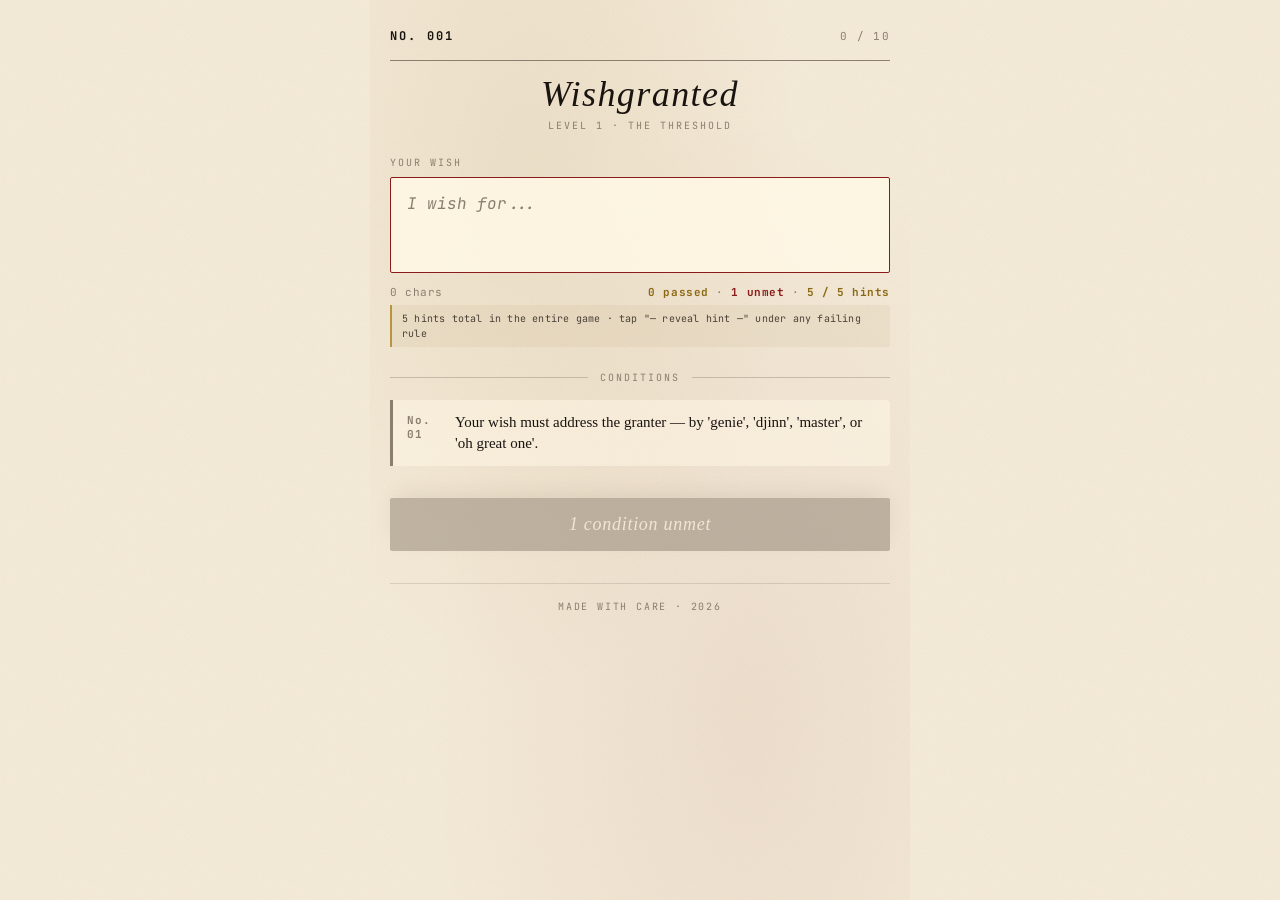
==== index.html @ d46a437a "Sticky submit button so it's always reachable on mobile Reports of users on small screens being unab" ====
<!DOCTYPE html>
<html lang="en">
<head>
<meta charset="UTF-8">
<meta name="viewport" content="width=device-width, initial-scale=1.0, maximum-scale=1.0, user-scalable=no, viewport-fit=cover">
<meta name="theme-color" content="#F4EBD9">
<meta name="description" content="A 10-level puzzle game. Write a wish. Satisfy the genie. Then face the final wish.">
<title>Wishgranted</title>

<link rel="canonical" href="https://wishgranted.vizleo.com">

<meta property="og:title" content="Wishgranted — the genie is impossible to please">
<meta property="og:description" content="A 10-level puzzle game. Write a wish. Satisfy the genie. Then face the final wish.">
<meta property="og:image" content="https://wishgranted.vizleo.com/assets/og-image.png">
<meta property="og:url" content="https://wishgranted.vizleo.com">
<meta property="og:type" content="website">

<meta name="twitter:card" content="summary_large_image">
<meta name="twitter:title" content="Wishgranted — the genie is impossible to please">
<meta name="twitter:description" content="A 10-level puzzle game. Write a wish. Satisfy the genie. Then face the final wish.">
<meta name="twitter:image" content="https://wishgranted.vizleo.com/assets/og-image.png">

<script type="application/ld+json">
{
  "@context": "https://schema.org",
  "@type": "VideoGame",
  "name": "Wishgranted",
  "url": "https://wishgranted.vizleo.com",
  "description": "A 10-level puzzle game. Write a wish. Satisfy the genie. Then face the final wish.",
  "applicationCategory": "Game",
  "genre": "Puzzle",
  "operatingSystem": "Any (web browser)",
  "offers": { "@type": "Offer", "price": "0", "priceCurrency": "USD" }
}
</script>

<link rel="preconnect" href="https://fonts.googleapis.com">
<link rel="preconnect" href="https://fonts.gstatic.com" crossorigin>
<link href="https://fonts.googleapis.com/css2?family=IM+Fell+English:ital@0;1&family=JetBrains+Mono:wght@400;700&display=swap" rel="stylesheet">
<link rel="stylesheet" href="css/style.css?v=6">
</head>
<body>

<main>
  <div class="topbar">
    <div class="level-num" id="level-num">No. 001</div>
    <div class="level-progress" id="level-progress">— / 10</div>
  </div>

  <div class="header">
    <div class="title" id="title">Wishgranted</div>
    <div class="subtitle" id="subtitle">A genie awaits your request</div>
  </div>

  <div id="game">
    <div class="wish-area">
      <label class="wish-label" for="wish">Your wish</label>
      <textarea id="wish" class="wish-input" placeholder="I wish for..." autocomplete="off" autocapitalize="off" spellcheck="false" aria-label="Your wish"></textarea>
      <div class="wish-meta">
        <span id="char-count">0 chars</span>
        <span id="rule-status"><span class="meta-passed">0 passed</span> · <span class="meta-failed">0 unmet</span></span>
      </div>
      <div class="hint-help" id="hint-help">5 hints total in the entire game · tap “— reveal hint —” under any failing rule</div>
    </div>

    <div id="genie-speech-area" aria-live="polite" aria-atomic="true"></div>

    <div class="rules-section">
      <div class="section-divider"><hr><span id="rules-section-label">Conditions</span><hr></div>
      <div id="rules-list" aria-live="polite"></div>
    </div>

    <button id="grant-btn" class="grant-btn" disabled>The genie awaits your conditions</button>
  </div>

  <div id="victory" style="display: none;"></div>

  <footer class="footer">
    <span class="footer-credit">made with care · 2026</span>
  </footer>
</main>

<div id="toast" class="toast" role="status" aria-live="polite"></div>

<script src="js/rules.js?v=6"></script>
<script src="js/levels.js?v=6"></script>
<script src="js/genie.js?v=6"></script>
<script src="js/state.js?v=6"></script>
<script src="js/ui.js?v=6"></script>
<script src="js/app.js?v=6"></script>
</body>
</html>
---- css/style.css ----
:root {
  --paper: #F4EBD9;
  --paper-soft: #FAF3E5;
  --paper-dark: #E8DCC4;
  --ink: #1A1410;
  --ink-soft: #4A3F35;
  --ink-faded: #8B7E6F;
  --blood: #8B1A1A;
  --blood-dark: #5A0E0E;
  --blood-soft: #B84444;
  --gold: #8B6914;
  --gold-soft: #B8943C;
}

* { margin: 0; padding: 0; box-sizing: border-box; -webkit-tap-highlight-color: transparent; }

html, body {
  min-height: 100vh;
  min-height: 100dvh;
  font-family: 'IM Fell English', Georgia, serif;
  color: var(--ink);
  overflow-x: hidden;
  overscroll-behavior-x: none;
  -webkit-text-size-adjust: 100%;
}

html {
  background: var(--paper);
}

body {
  background:
    radial-gradient(ellipse at 30% 20%, rgba(180, 140, 80, 0.12) 0%, transparent 50%),
    radial-gradient(ellipse at 70% 80%, rgba(139, 26, 26, 0.06) 0%, transparent 60%),
    var(--paper);
  position: relative;
  padding: max(20px, env(safe-area-inset-top)) max(20px, env(safe-area-inset-right)) calc(120px + env(safe-area-inset-bottom)) max(20px, env(safe-area-inset-left));
  max-width: 540px;
  margin: 0 auto;
}

body.final-mode {
  background:
    radial-gradient(ellipse at 30% 20%, rgba(139, 26, 26, 0.18) 0%, transparent 50%),
    radial-gradient(ellipse at 70% 80%, rgba(40, 20, 20, 0.15) 0%, transparent 60%),
    #2A1818;
  color: var(--paper);
}

html:has(body.final-mode) { background: #2A1818; }

body::before {
  content: "";
  position: fixed;
  inset: 0;
  pointer-events: none;
  background-image: url("data:image/svg+xml;utf8,<svg xmlns='http://www.w3.org/2000/svg' width='200' height='200'><filter id='n'><feTurbulence type='fractalNoise' baseFrequency='0.7' numOctaves='3' stitchTiles='stitch'/><feColorMatrix values='0 0 0 0 0.4  0 0 0 0 0.3  0 0 0 0 0.2  0 0 0 0.5 0'/></filter><rect width='100%25' height='100%25' filter='url(%23n)' opacity='0.6'/></svg>");
  opacity: 0.18;
  mix-blend-mode: multiply;
  z-index: 1;
}

body.final-mode::before {
  background-image: url("data:image/svg+xml;utf8,<svg xmlns='http://www.w3.org/2000/svg' width='200' height='200'><filter id='n'><feTurbulence type='fractalNoise' baseFrequency='0.9' numOctaves='3' stitchTiles='stitch'/><feColorMatrix values='0 0 0 0 0.6  0 0 0 0 0.1  0 0 0 0 0.1  0 0 0 0.4 0'/></filter><rect width='100%25' height='100%25' filter='url(%23n)' opacity='0.7'/></svg>");
  mix-blend-mode: screen;
  opacity: 0.25;
}

main { position: relative; z-index: 3; }

.topbar {
  display: flex;
  justify-content: space-between;
  align-items: center;
  padding: 8px 0 16px;
  margin-bottom: 12px;
  border-bottom: 1px solid var(--ink-faded);
}

body.final-mode .topbar { border-bottom-color: var(--blood); }

.level-num {
  font-family: 'JetBrains Mono', monospace;
  font-size: 12px;
  font-weight: 700;
  letter-spacing: 0.18em;
  text-transform: uppercase;
  color: var(--ink);
}

body.final-mode .level-num { color: var(--paper); }

.level-progress {
  font-family: 'JetBrains Mono', monospace;
  font-size: 11px;
  letter-spacing: 0.12em;
  color: var(--ink-faded);
}

body.final-mode .level-progress { color: var(--blood-soft); }

.header { text-align: center; margin-bottom: 24px; }

.title {
  font-family: 'IM Fell English', serif;
  font-style: italic;
  font-size: 36px;
  letter-spacing: 0.04em;
  color: var(--ink);
  margin-bottom: 4px;
}

body.final-mode .title { color: var(--paper); }

.subtitle {
  font-family: 'JetBrains Mono', monospace;
  font-size: 10px;
  letter-spacing: 0.2em;
  text-transform: uppercase;
  color: var(--ink-faded);
}

body.final-mode .subtitle { color: var(--blood-soft); }

.wish-area { margin-bottom: 20px; }

.wish-label {
  display: block;
  font-family: 'JetBrains Mono', monospace;
  font-size: 10px;
  letter-spacing: 0.2em;
  text-transform: uppercase;
  color: var(--ink-faded);
  margin-bottom: 8px;
}

body.final-mode .wish-label { color: var(--blood-soft); }

.wish-input {
  width: 100%;
  min-height: 96px;
  padding: 14px 16px;
  background: rgba(255, 248, 230, 0.6);
  border: 1px solid var(--ink-soft);
  border-radius: 2px;
  font-family: 'JetBrains Mono', monospace;
  font-size: 16px;
  line-height: 1.5;
  color: var(--ink);
  resize: none;
  outline: none;
  transition: border-color 0.2s ease, background 0.2s ease;
}

body.final-mode .wish-input {
  background: rgba(20, 10, 10, 0.6);
  border-color: var(--blood);
  color: var(--paper);
}

.wish-input:focus {
  border-color: var(--blood);
  background: rgba(255, 248, 230, 0.85);
}

body.final-mode .wish-input:focus {
  background: rgba(20, 10, 10, 0.85);
  border-color: var(--blood-soft);
}

.wish-input::placeholder {
  color: var(--ink-faded);
  font-style: italic;
}

body.final-mode .wish-input::placeholder { color: var(--blood-soft); opacity: 0.5; }

.wish-meta {
  display: flex;
  justify-content: space-between;
  margin-top: 8px;
  font-family: 'JetBrains Mono', monospace;
  font-size: 11px;
  color: var(--ink-faded);
  letter-spacing: 0.05em;
}

body.final-mode .wish-meta { color: var(--blood-soft); }

.meta-passed { color: var(--gold); font-weight: 700; }
.meta-failed { color: var(--blood); font-weight: 700; }

body.final-mode .meta-passed { color: var(--gold-soft); }
body.final-mode .meta-failed { color: #FF6B6B; }

.genie-speech {
  margin: 16px 0;
  padding: 12px 16px;
  background: rgba(139, 26, 26, 0.08);
  border-left: 3px solid var(--blood);
  border-radius: 0 4px 4px 0;
  font-family: 'IM Fell English', serif;
  font-style: italic;
  font-size: 15px;
  line-height: 1.5;
  color: var(--blood);
  animation: speechAppear 0.4s ease-out;
}

body.final-mode .genie-speech {
  background: rgba(139, 26, 26, 0.25);
  color: #FF8888;
  border-left-color: var(--blood-soft);
}

@keyframes speechAppear {
  from { opacity: 0; transform: translateY(-8px); }
  to { opacity: 1; transform: translateY(0); }
}

.rules-section { margin-top: 24px; }

.section-divider {
  display: flex;
  align-items: center;
  gap: 12px;
  margin-bottom: 16px;
}

.section-divider hr {
  flex: 1;
  border: none;
  border-top: 1px solid var(--ink-faded);
  opacity: 0.4;
}

body.final-mode .section-divider hr { border-top-color: var(--blood); }

.section-divider span {
  font-family: 'JetBrains Mono', monospace;
  font-size: 10px;
  letter-spacing: 0.2em;
  text-transform: uppercase;
  color: var(--ink-faded);
}

body.final-mode .section-divider span { color: var(--blood-soft); }

.rule {
  display: flex;
  gap: 12px;
  padding: 12px 14px;
  margin-bottom: 8px;
  background: rgba(255, 248, 230, 0.5);
  border-left: 3px solid var(--ink-faded);
  border-radius: 0 4px 4px 0;
  transition: all 0.4s ease;
  animation: ruleAppear 0.6s cubic-bezier(0.34, 1.56, 0.64, 1);
}

body.final-mode .rule {
  background: rgba(40, 20, 20, 0.6);
  border-left-color: var(--blood);
}

@keyframes ruleAppear {
  from { opacity: 0; transform: translateX(-20px); background: rgba(139, 26, 26, 0.15); }
  to { opacity: 1; transform: translateX(0); }
}

.rule.passed {
  background: rgba(139, 105, 20, 0.08);
  border-left-color: var(--gold);
  opacity: 0.55;
}

body.final-mode .rule.passed {
  background: rgba(139, 105, 20, 0.18);
  border-left-color: var(--gold-soft);
}

.rule.failed {
  background: rgba(139, 26, 26, 0.08);
  border-left-color: var(--blood);
}

body.final-mode .rule.failed {
  background: rgba(139, 26, 26, 0.3);
  border-left-color: var(--blood-soft);
}

.rule.just-broken {
  animation: brokenShake 0.5s ease-out;
}

@keyframes brokenShake {
  0%, 100% { transform: translateX(0); }
  25% { transform: translateX(-4px); background: rgba(139, 26, 26, 0.2); }
  75% { transform: translateX(4px); background: rgba(139, 26, 26, 0.2); }
}

.rule-num {
  font-family: 'JetBrains Mono', monospace;
  font-size: 11px;
  font-weight: 700;
  color: var(--ink-faded);
  letter-spacing: 0.1em;
  flex-shrink: 0;
  width: 36px;
  padding-top: 1px;
}

body.final-mode .rule-num { color: var(--blood-soft); }

.rule.passed .rule-num { color: var(--gold); }
.rule.failed .rule-num { color: var(--blood); }
body.final-mode .rule.passed .rule-num { color: var(--gold-soft); }
body.final-mode .rule.failed .rule-num { color: #FF6B6B; }

.rule-content { flex: 1; }

.rule-text {
  font-family: 'IM Fell English', serif;
  font-size: 15px;
  line-height: 1.4;
  color: var(--ink);
}

body.final-mode .rule-text { color: var(--paper); }

.rule.passed .rule-text {
  text-decoration: line-through;
  text-decoration-color: var(--gold);
  text-decoration-thickness: 1px;
  color: var(--ink-soft);
}

body.final-mode .rule.passed .rule-text { color: rgba(244, 235, 217, 0.6); }

.rule-hint {
  font-family: 'JetBrains Mono', monospace;
  font-size: 10px;
  color: var(--ink-faded);
  margin-top: 5px;
  font-style: italic;
  line-height: 1.4;
}

body.final-mode .rule-hint { color: var(--blood-soft); }

.rule.failed .rule-hint { color: var(--blood); }
body.final-mode .rule.failed .rule-hint { color: #FF8888; }

.rule-hint-btn {
  margin-top: 6px;
  padding: 2px 0;
  background: none;
  border: none;
  font-family: 'JetBrains Mono', monospace;
  font-size: 10px;
  font-style: italic;
  letter-spacing: 0.05em;
  color: var(--blood);
  cursor: pointer;
  text-decoration: underline;
  text-decoration-style: dotted;
  text-underline-offset: 2px;
}

.rule-hint-btn:hover { color: var(--blood-dark); }

body.final-mode .rule-hint-btn { color: var(--blood-soft); }
body.final-mode .rule-hint-btn:hover { color: #FF8888; }

.meta-hints { color: var(--gold); font-weight: 700; }
body.final-mode .meta-hints { color: var(--gold-soft); }
.meta-hints.empty { color: var(--ink-faded); }
body.final-mode .meta-hints.empty { color: var(--blood-soft); opacity: 0.6; }

.hint-help {
  margin-top: 6px;
  padding: 6px 10px;
  background: rgba(139, 105, 20, 0.06);
  border-left: 2px solid var(--gold-soft);
  font-family: 'JetBrains Mono', monospace;
  font-size: 10px;
  color: var(--ink-soft);
  line-height: 1.5;
  letter-spacing: 0.02em;
  border-radius: 0 2px 2px 0;
}

body.final-mode .hint-help {
  background: rgba(139, 105, 20, 0.15);
  color: rgba(244, 235, 217, 0.7);
  border-left-color: var(--gold-soft);
}

.hint-help.depleted {
  background: rgba(139, 26, 26, 0.08);
  border-left-color: var(--blood);
  color: var(--blood-dark);
}

body.final-mode .hint-help.depleted {
  background: rgba(139, 26, 26, 0.2);
  color: #FF8888;
}

.grant-btn {
  width: 100%;
  margin-top: 24px;
  padding: 16px;
  background: var(--ink);
  color: var(--paper);
  border: none;
  font-family: 'IM Fell English', serif;
  font-style: italic;
  font-size: 18px;
  letter-spacing: 0.04em;
  cursor: pointer;
  transition: all 0.2s ease;
  border-radius: 2px;
  min-height: 44px;
  position: sticky;
  bottom: max(16px, env(safe-area-inset-bottom));
  z-index: 5;
  box-shadow: 0 -8px 24px -8px rgba(60, 40, 25, 0.25);
}

body.final-mode .grant-btn {
  box-shadow: 0 -8px 24px -8px rgba(0, 0, 0, 0.5);
}

body.final-mode .grant-btn {
  background: var(--blood);
  color: var(--paper);
}

.grant-btn:hover:not(:disabled) { background: var(--blood); }
body.final-mode .grant-btn:hover:not(:disabled) { background: var(--blood-soft); }
.grant-btn:active:not(:disabled) { transform: scale(0.98); }
.grant-btn:disabled {
  background: var(--ink-faded);
  cursor: not-allowed;
  opacity: 0.5;
}
body.final-mode .grant-btn:disabled {
  background: rgba(139, 26, 26, 0.4);
  color: rgba(244, 235, 217, 0.5);
}

.victory-screen {
  text-align: center;
  padding: 24px 0;
  animation: victoryIn 0.8s ease-out;
}

@keyframes victoryIn {
  from { opacity: 0; transform: scale(0.95); }
  to { opacity: 1; transform: scale(1); }
}

.victory-title {
  font-family: 'IM Fell English', serif;
  font-style: italic;
  font-size: 40px;
  color: var(--blood);
  margin-bottom: 8px;
}

body.final-mode .victory-title { color: #FFB347; }

.victory-sub {
  font-family: 'JetBrains Mono', monospace;
  font-size: 11px;
  letter-spacing: 0.2em;
  text-transform: uppercase;
  color: var(--ink-faded);
  margin-bottom: 24px;
}

body.final-mode .victory-sub { color: var(--blood-soft); }

.victory-wish {
  margin: 0 auto 24px;
  padding: 16px;
  background: rgba(139, 26, 26, 0.06);
  border-left: 3px solid var(--blood);
  text-align: left;
  font-family: 'JetBrains Mono', monospace;
  font-size: 14px;
  line-height: 1.5;
  color: var(--ink);
  max-width: 90%;
  word-wrap: break-word;
}

body.final-mode .victory-wish {
  background: rgba(139, 26, 26, 0.25);
  color: var(--paper);
}

.victory-genie {
  font-family: 'IM Fell English', serif;
  font-style: italic;
  font-size: 17px;
  color: var(--blood);
  margin-bottom: 28px;
  line-height: 1.4;
}

body.final-mode .victory-genie { color: #FF8888; }

.level-progress-bar { margin: 0 auto 24px; max-width: 360px; }

.level-progress-label {
  font-family: 'JetBrains Mono', monospace;
  font-size: 10px;
  letter-spacing: 0.2em;
  text-transform: uppercase;
  color: var(--ink-faded);
  margin-bottom: 8px;
}

body.final-mode .level-progress-label { color: var(--blood-soft); }

.level-dots { display: flex; gap: 4px; justify-content: center; flex-wrap: wrap; }

.level-dot {
  width: 22px;
  height: 8px;
  background: rgba(74, 63, 53, 0.15);
  border-radius: 1px;
  transition: background 0.3s ease;
}

body.final-mode .level-dot { background: rgba(139, 26, 26, 0.25); }

.level-dot.completed { background: var(--gold); }
.level-dot.current {
  background: var(--blood);
  animation: pulse 2s ease-in-out infinite;
}
.level-dot.final-dot {
  width: 30px;
  background: linear-gradient(90deg, var(--gold), var(--blood));
}
.level-dot.final-dot.locked { background: rgba(74, 63, 53, 0.15); }
body.final-mode .level-dot.final-dot.locked { background: rgba(139, 26, 26, 0.25); }

@keyframes pulse {
  0%, 100% { opacity: 1; }
  50% { opacity: 0.5; }
}

.stat-row {
  display: flex;
  justify-content: center;
  gap: 12px;
  margin-bottom: 24px;
  flex-wrap: wrap;
}

.stat-pill {
  padding: 8px 14px;
  background: var(--ink);
  color: var(--paper);
  font-family: 'JetBrains Mono', monospace;
  font-size: 11px;
  letter-spacing: 0.12em;
  text-transform: uppercase;
  border-radius: 2px;
}

body.final-mode .stat-pill { background: var(--blood); }

.action-buttons {
  display: flex;
  gap: 10px;
  justify-content: center;
  margin-bottom: 16px;
  flex-wrap: wrap;
}

.action-btn {
  padding: 12px 20px;
  background: transparent;
  border: 1px solid var(--ink);
  color: var(--ink);
  font-family: 'IM Fell English', serif;
  font-style: italic;
  font-size: 15px;
  cursor: pointer;
  border-radius: 2px;
  transition: all 0.2s ease;
  min-height: 44px;
}

body.final-mode .action-btn { border-color: var(--paper); color: var(--paper); }

.action-btn:hover {
  background: var(--ink);
  color: var(--paper);
}

body.final-mode .action-btn:hover { background: var(--paper); color: var(--ink); }

.action-btn.primary { background: var(--ink); color: var(--paper); }
.action-btn.primary:hover { background: var(--blood); border-color: var(--blood); }

body.final-mode .action-btn.primary { background: var(--blood); border-color: var(--blood); color: var(--paper); }
body.final-mode .action-btn.primary:hover { background: var(--blood-soft); border-color: var(--blood-soft); }

.action-btn.final {
  background: var(--blood);
  border-color: var(--blood);
  color: var(--paper);
  font-size: 16px;
  padding: 14px 24px;
}
.action-btn.final:hover { background: var(--blood-dark); border-color: var(--blood-dark); }

.final-intro {
  text-align: center;
  padding: 30px 20px;
  animation: victoryIn 1s ease-out;
}

.final-intro-eyebrow {
  font-family: 'JetBrains Mono', monospace;
  font-size: 10px;
  letter-spacing: 0.3em;
  text-transform: uppercase;
  color: var(--blood-soft);
  margin-bottom: 16px;
}

.final-intro-title {
  font-family: 'IM Fell English', serif;
  font-style: italic;
  font-size: 48px;
  line-height: 1.1;
  color: var(--paper);
  margin-bottom: 20px;
}

.final-intro-text {
  font-family: 'IM Fell English', serif;
  font-style: italic;
  font-size: 17px;
  line-height: 1.6;
  color: rgba(244, 235, 217, 0.85);
  margin-bottom: 32px;
  max-width: 440px;
  margin-left: auto;
  margin-right: auto;
}

.final-intro-warning {
  margin: 0 auto 32px;
  padding: 16px 20px;
  background: rgba(139, 26, 26, 0.3);
  border-left: 3px solid var(--blood);
  text-align: left;
  font-family: 'JetBrains Mono', monospace;
  font-size: 12px;
  line-height: 1.6;
  color: var(--paper);
  max-width: 380px;
  letter-spacing: 0.05em;
}

.toast {
  position: fixed;
  bottom: calc(30px + env(safe-area-inset-bottom));
  left: 50%;
  transform: translateX(-50%) translateY(120%);
  background: var(--ink);
  color: var(--paper);
  padding: 12px 20px;
  border-radius: 2px;
  font-family: 'JetBrains Mono', monospace;
  font-size: 12px;
  letter-spacing: 0.1em;
  z-index: 100;
  opacity: 0;
  pointer-events: none;
  transition: transform 0.3s cubic-bezier(0.34, 1.56, 0.64, 1), opacity 0.2s ease;
}

.toast.show {
  transform: translateX(-50%) translateY(0);
  opacity: 1;
  pointer-events: auto;
}

::selection { background: var(--blood); color: var(--paper); }

.footer {
  text-align: center;
  margin: 32px auto 0;
  padding: 12px 0;
  border-top: 1px solid rgba(74, 63, 53, 0.15);
}

body.final-mode .footer { border-top-color: rgba(139, 26, 26, 0.25); }

.footer-credit {
  font-family: 'JetBrains Mono', monospace;
  font-size: 10px;
  letter-spacing: 0.18em;
  text-transform: uppercase;
  color: var(--ink-faded);
}

body.final-mode .footer-credit { color: var(--blood-soft); opacity: 0.7; }

.title { cursor: default; user-select: none; }

@media (prefers-reduced-motion: reduce) {
  *, *::before, *::after {
    animation-duration: 0.01ms !important;
    animation-iteration-count: 1 !important;
    transition-duration: 100ms !important;
    scroll-behavior: auto !important;
  }

  .rule.just-broken { animation: none; }
  .level-dot.current { animation: none; }
  .genie-speech { animation: none; }
  .rule { animation: none; }
  .victory-screen, .final-intro { animation: none; }
}
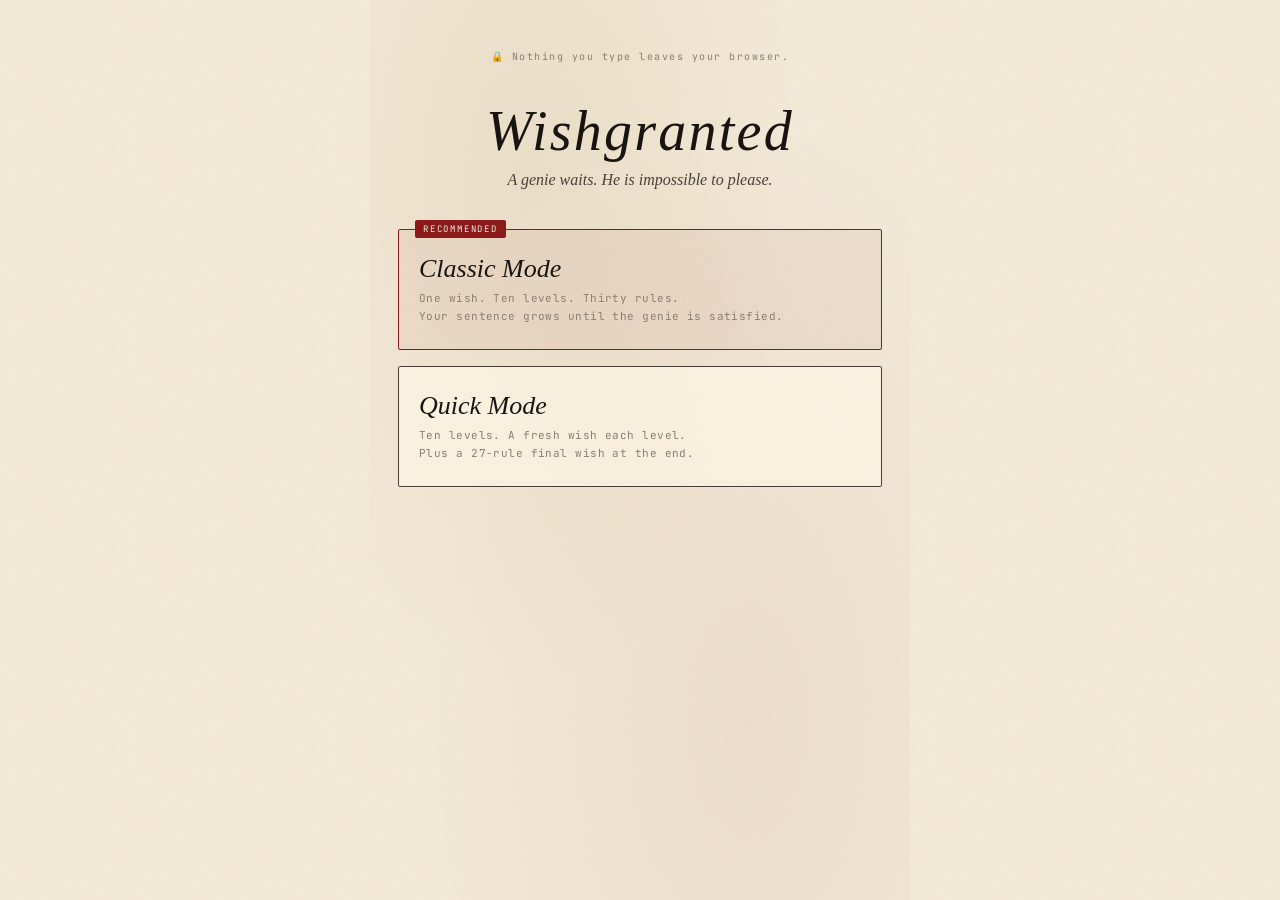
==== commit 2603bc48: "Add Classic Mode + landing-screen mode selector Two playable modes now coexist:  QUICK MODE — what w" ====
--- a/index.html
+++ b/index.html
@@ -37,12 +37,30 @@
 <link rel="preconnect" href="https://fonts.googleapis.com">
 <link rel="preconnect" href="https://fonts.gstatic.com" crossorigin>
 <link href="https://fonts.googleapis.com/css2?family=IM+Fell+English:ital@0;1&family=JetBrains+Mono:wght@400;700&display=swap" rel="stylesheet">
-<link rel="stylesheet" href="css/style.css?v=6">
+<link rel="stylesheet" href="css/style.css?v=8">
 </head>
 <body>
 
 <main>
-  <div class="topbar">
+  <div id="landing" class="landing" style="display: none;">
+    <div class="landing-privacy">🔒 Nothing you type leaves your browser.</div>
+    <div class="landing-title">Wishgranted</div>
+    <div class="landing-subtitle">A genie waits. He is impossible to please.</div>
+    <div id="landing-continue" class="landing-continue" style="display: none;"></div>
+    <div class="landing-modes">
+      <button type="button" class="landing-mode landing-mode-classic" data-mode="classic">
+        <div class="landing-mode-badge">RECOMMENDED</div>
+        <div class="landing-mode-title">Classic Mode</div>
+        <div class="landing-mode-desc">One wish. Ten levels. Thirty rules.<br>Your sentence grows until the genie is satisfied.</div>
+      </button>
+      <button type="button" class="landing-mode landing-mode-quick" data-mode="quick">
+        <div class="landing-mode-title">Quick Mode</div>
+        <div class="landing-mode-desc">Ten levels. A fresh wish each level.<br>Plus a 27-rule final wish at the end.</div>
+      </button>
+    </div>
+  </div>
+
+  <div class="topbar" id="topbar">
     <div class="level-num" id="level-num">No. 001</div>
     <div class="level-progress" id="level-progress">— / 10</div>
   </div>
@@ -82,11 +100,11 @@
 
 <div id="toast" class="toast" role="status" aria-live="polite"></div>
 
-<script src="js/rules.js?v=6"></script>
-<script src="js/levels.js?v=6"></script>
-<script src="js/genie.js?v=6"></script>
-<script src="js/state.js?v=6"></script>
-<script src="js/ui.js?v=6"></script>
-<script src="js/app.js?v=6"></script>
+<script src="js/rules.js?v=8"></script>
+<script src="js/levels.js?v=8"></script>
+<script src="js/genie.js?v=8"></script>
+<script src="js/state.js?v=8"></script>
+<script src="js/ui.js?v=8"></script>
+<script src="js/app.js?v=8"></script>
 </body>
 </html>
--- a/css/style.css
+++ b/css/style.css
@@ -351,6 +351,39 @@
 .rule.failed .rule-hint { color: var(--blood); }
 body.final-mode .rule.failed .rule-hint { color: #FF8888; }
 
+.rule-personal-input {
+  display: block;
+  width: 100%;
+  margin-top: 8px;
+  padding: 8px 10px;
+  background: rgba(255, 248, 230, 0.7);
+  border: 1px solid var(--ink-soft);
+  border-radius: 2px;
+  font-family: 'JetBrains Mono', monospace;
+  font-size: 13px;
+  color: var(--ink);
+  outline: none;
+  transition: border-color 0.2s ease, background 0.2s ease;
+}
+.rule-personal-input:focus {
+  border-color: var(--blood);
+  background: rgba(255, 248, 230, 0.95);
+}
+.rule-personal-input::placeholder {
+  color: var(--ink-faded);
+  font-style: italic;
+}
+body.final-mode .rule-personal-input {
+  background: rgba(20, 10, 10, 0.65);
+  border-color: var(--blood);
+  color: var(--paper);
+}
+body.final-mode .rule-personal-input:focus {
+  background: rgba(20, 10, 10, 0.9);
+  border-color: var(--blood-soft);
+}
+body.final-mode .rule-personal-input::placeholder { color: var(--blood-soft); opacity: 0.6; }
+
 .rule-hint-btn {
   margin-top: 6px;
   padding: 2px 0;
@@ -697,6 +730,139 @@
 
 ::selection { background: var(--blood); color: var(--paper); }
 
+.landing {
+  padding: 30px 8px 60px;
+  text-align: center;
+}
+
+.landing-privacy {
+  font-family: 'JetBrains Mono', monospace;
+  font-size: 10px;
+  letter-spacing: 0.15em;
+  color: var(--ink-faded);
+  margin-bottom: 36px;
+}
+
+.landing-title {
+  font-family: 'IM Fell English', serif;
+  font-style: italic;
+  font-size: 56px;
+  letter-spacing: 0.04em;
+  color: var(--ink);
+  margin-bottom: 8px;
+}
+
+.landing-subtitle {
+  font-family: 'IM Fell English', serif;
+  font-style: italic;
+  font-size: 16px;
+  color: var(--ink-soft);
+  margin-bottom: 40px;
+}
+
+.landing-continue {
+  display: block;
+  width: 100%;
+  margin: 0 auto 24px;
+  padding: 14px 16px;
+  background: rgba(139, 105, 20, 0.08);
+  border: 1px solid var(--gold-soft);
+  border-radius: 2px;
+  font-family: 'JetBrains Mono', monospace;
+  font-size: 11px;
+  letter-spacing: 0.1em;
+  color: var(--ink-soft);
+  cursor: pointer;
+  text-align: left;
+  transition: background 0.15s ease;
+}
+.landing-continue:hover { background: rgba(139, 105, 20, 0.16); }
+.landing-continue strong {
+  display: block;
+  letter-spacing: 0.18em;
+  text-transform: uppercase;
+  color: var(--blood);
+  font-size: 11px;
+  margin-bottom: 6px;
+}
+.landing-continue em {
+  display: block;
+  font-family: 'IM Fell English', serif;
+  font-style: italic;
+  font-size: 13px;
+  color: var(--ink);
+  letter-spacing: 0;
+  margin: 4px 0;
+}
+
+.landing-modes {
+  display: flex;
+  flex-direction: column;
+  gap: 16px;
+}
+
+.landing-mode {
+  position: relative;
+  padding: 24px 20px;
+  background: rgba(255, 248, 230, 0.6);
+  border: 1px solid var(--ink-soft);
+  border-radius: 2px;
+  text-align: left;
+  cursor: pointer;
+  transition: background 0.15s ease, border-color 0.15s ease, transform 0.05s ease;
+  font-family: inherit;
+  color: inherit;
+}
+.landing-mode:hover { background: rgba(255, 248, 230, 0.95); border-color: var(--blood); }
+.landing-mode:active { transform: scale(0.99); }
+
+.landing-mode-classic { border-color: var(--blood); background: rgba(139, 26, 26, 0.05); }
+.landing-mode-classic:hover { background: rgba(139, 26, 26, 0.1); }
+
+.landing-mode-badge {
+  position: absolute;
+  top: -10px;
+  left: 16px;
+  padding: 3px 8px;
+  background: var(--blood);
+  color: var(--paper);
+  font-family: 'JetBrains Mono', monospace;
+  font-size: 9px;
+  letter-spacing: 0.2em;
+  border-radius: 2px;
+}
+
+.landing-mode-title {
+  font-family: 'IM Fell English', serif;
+  font-style: italic;
+  font-size: 26px;
+  color: var(--ink);
+  margin-bottom: 6px;
+}
+
+.landing-mode-desc {
+  font-family: 'JetBrains Mono', monospace;
+  font-size: 11px;
+  letter-spacing: 0.04em;
+  color: var(--ink-faded);
+  line-height: 1.6;
+}
+
+.mode-pill {
+  display: inline-block;
+  padding: 2px 7px;
+  margin-left: 8px;
+  background: var(--ink);
+  color: var(--paper);
+  font-family: 'JetBrains Mono', monospace;
+  font-size: 9px;
+  font-weight: 700;
+  letter-spacing: 0.18em;
+  border-radius: 2px;
+  vertical-align: middle;
+}
+body.final-mode .mode-pill { background: var(--blood); }
+
 .footer {
   text-align: center;
   margin: 32px auto 0;
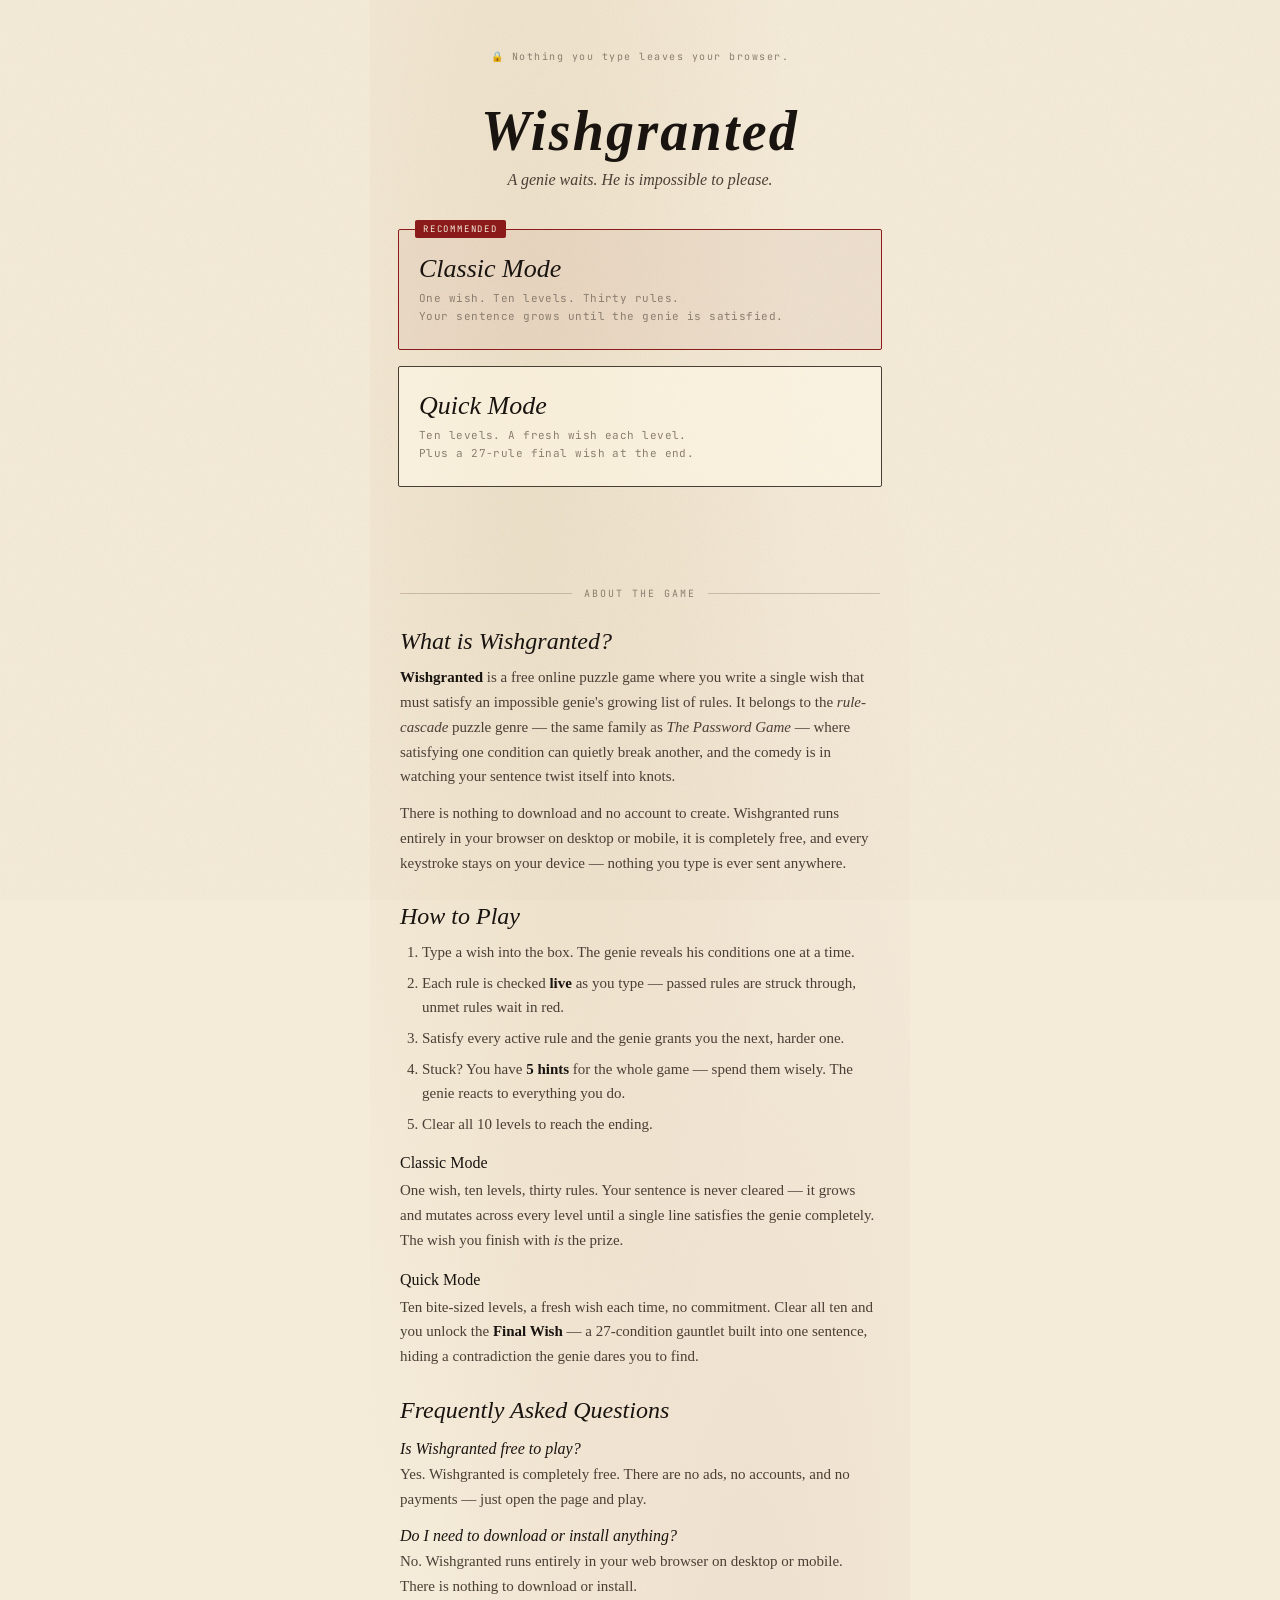
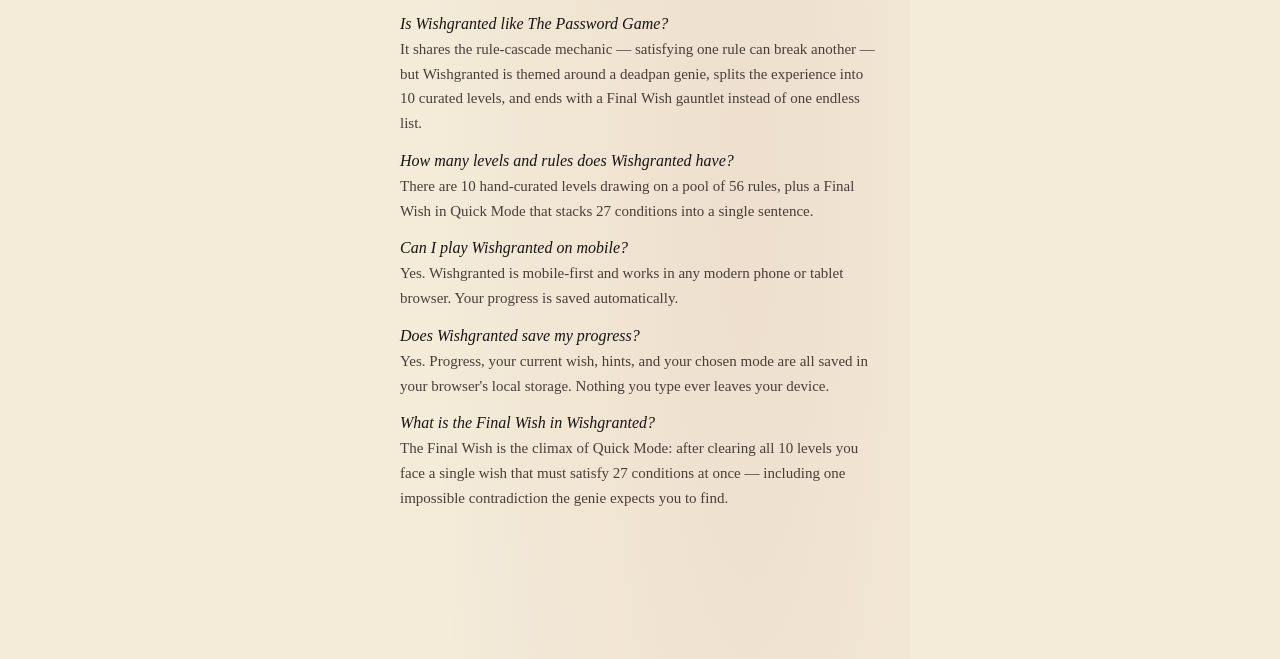
==== commit 79783aee: "Comprehensive SEO overhaul The game is 100% JS-rendered, so crawlers saw an empty shell — no content" ====
--- a/index.html
+++ b/index.html
@@ -2,49 +2,116 @@
 <html lang="en">
 <head>
 <meta charset="UTF-8">
-<meta name="viewport" content="width=device-width, initial-scale=1.0, maximum-scale=1.0, user-scalable=no, viewport-fit=cover">
+<meta name="viewport" content="width=device-width, initial-scale=1.0, viewport-fit=cover">
 <meta name="theme-color" content="#F4EBD9">
-<meta name="description" content="A 10-level puzzle game. Write a wish. Satisfy the genie. Then face the final wish.">
-<title>Wishgranted</title>
-
-<link rel="canonical" href="https://wishgranted.vizleo.com">
+<title>Wishgranted — Free Online Genie Puzzle Game</title>
+<meta name="description" content="Wishgranted is a free browser puzzle game — write one wish that satisfies an impossible genie's growing list of rules. 10 levels, 56 rules, no download.">
+<meta name="robots" content="index, follow, max-image-preview:large">
+<meta name="author" content="vizleo">
+
+<link rel="canonical" href="https://wishgranted.vizleo.com/">
+
+<!-- Google Search Console: paste your verification meta tag here after adding the property -->
+
+<link rel="icon" href="/favicon.svg" type="image/svg+xml">
+<link rel="icon" href="/favicon-32.png" type="image/png" sizes="32x32">
+<link rel="apple-touch-icon" href="/apple-touch-icon.png">
+<link rel="manifest" href="/site.webmanifest">
 
 <meta property="og:title" content="Wishgranted — the genie is impossible to please">
-<meta property="og:description" content="A 10-level puzzle game. Write a wish. Satisfy the genie. Then face the final wish.">
-<meta property="og:image" content="https://wishgranted.vizleo.com/assets/og-image.png">
-<meta property="og:url" content="https://wishgranted.vizleo.com">
+<meta property="og:description" content="A free browser puzzle game. Write one wish that satisfies an impossible genie's growing list of rules. 10 levels. No download.">
+<meta property="og:image" content="https://wishgranted.vizleo.com/assets/og-image.jpg">
+<meta property="og:image:width" content="1200">
+<meta property="og:image:height" content="630">
+<meta property="og:image:alt" content="Wishgranted — a parchment puzzle game where a genie sets impossible conditions on your wish.">
+<meta property="og:url" content="https://wishgranted.vizleo.com/">
 <meta property="og:type" content="website">
+<meta property="og:site_name" content="Wishgranted">
+<meta property="og:locale" content="en_US">
 
 <meta name="twitter:card" content="summary_large_image">
 <meta name="twitter:title" content="Wishgranted — the genie is impossible to please">
-<meta name="twitter:description" content="A 10-level puzzle game. Write a wish. Satisfy the genie. Then face the final wish.">
-<meta name="twitter:image" content="https://wishgranted.vizleo.com/assets/og-image.png">
+<meta name="twitter:description" content="A free browser puzzle game. Write one wish that satisfies an impossible genie's growing list of rules. 10 levels. No download.">
+<meta name="twitter:image" content="https://wishgranted.vizleo.com/assets/og-image.jpg">
+<meta name="twitter:image:alt" content="Wishgranted — a parchment puzzle game where a genie sets impossible conditions on your wish.">
 
 <script type="application/ld+json">
 {
   "@context": "https://schema.org",
   "@type": "VideoGame",
   "name": "Wishgranted",
-  "url": "https://wishgranted.vizleo.com",
-  "description": "A 10-level puzzle game. Write a wish. Satisfy the genie. Then face the final wish.",
-  "applicationCategory": "Game",
-  "genre": "Puzzle",
+  "alternateName": "Wishgranted Game",
+  "url": "https://wishgranted.vizleo.com/",
+  "description": "Wishgranted is a free browser puzzle game in the rule-cascade genre. Write a single wish that satisfies an impossible genie's escalating list of conditions across 10 hand-curated levels.",
+  "image": "https://wishgranted.vizleo.com/assets/og-image.jpg",
+  "applicationCategory": "GameApplication",
+  "genre": ["Puzzle", "Word game"],
+  "gamePlatform": "Web browser",
+  "playMode": "SinglePlayer",
   "operatingSystem": "Any (web browser)",
-  "offers": { "@type": "Offer", "price": "0", "priceCurrency": "USD" }
+  "inLanguage": "en",
+  "datePublished": "2026-05-15",
+  "author": { "@type": "Organization", "name": "vizleo", "url": "https://wishgranted.vizleo.com/" },
+  "publisher": { "@type": "Organization", "name": "vizleo", "url": "https://wishgranted.vizleo.com/" },
+  "offers": { "@type": "Offer", "price": "0", "priceCurrency": "USD", "availability": "https://schema.org/InStock" }
+}
+</script>
+
+<script type="application/ld+json">
+{
+  "@context": "https://schema.org",
+  "@type": "FAQPage",
+  "mainEntity": [
+    {
+      "@type": "Question",
+      "name": "Is Wishgranted free to play?",
+      "acceptedAnswer": { "@type": "Answer", "text": "Yes. Wishgranted is completely free. There are no ads, no accounts, and no payments — just open the page and play." }
+    },
+    {
+      "@type": "Question",
+      "name": "Do I need to download or install anything?",
+      "acceptedAnswer": { "@type": "Answer", "text": "No. Wishgranted runs entirely in your web browser on desktop or mobile. There is nothing to download or install." }
+    },
+    {
+      "@type": "Question",
+      "name": "Is Wishgranted like The Password Game?",
+      "acceptedAnswer": { "@type": "Answer", "text": "It shares the rule-cascade mechanic — satisfying one rule can break another — but Wishgranted is themed around a deadpan genie, splits the experience into 10 curated levels, and ends with a Final Wish gauntlet instead of one endless list." }
+    },
+    {
+      "@type": "Question",
+      "name": "How many levels and rules does Wishgranted have?",
+      "acceptedAnswer": { "@type": "Answer", "text": "There are 10 hand-curated levels drawing on a pool of 56 rules, plus a Final Wish in Quick Mode that stacks 27 conditions into a single sentence." }
+    },
+    {
+      "@type": "Question",
+      "name": "Can I play Wishgranted on mobile?",
+      "acceptedAnswer": { "@type": "Answer", "text": "Yes. Wishgranted is mobile-first and works in any modern phone or tablet browser. Your progress is saved automatically." }
+    },
+    {
+      "@type": "Question",
+      "name": "Does Wishgranted save my progress?",
+      "acceptedAnswer": { "@type": "Answer", "text": "Yes. Progress, your current wish, hints, and your chosen mode are all saved in your browser's local storage. Nothing you type ever leaves your device." }
+    },
+    {
+      "@type": "Question",
+      "name": "What is the Final Wish in Wishgranted?",
+      "acceptedAnswer": { "@type": "Answer", "text": "The Final Wish is the climax of Quick Mode: after clearing all 10 levels you face a single wish that must satisfy 27 conditions at once — including one impossible contradiction the genie expects you to find." }
+    }
+  ]
 }
 </script>
 
 <link rel="preconnect" href="https://fonts.googleapis.com">
 <link rel="preconnect" href="https://fonts.gstatic.com" crossorigin>
 <link href="https://fonts.googleapis.com/css2?family=IM+Fell+English:ital@0;1&family=JetBrains+Mono:wght@400;700&display=swap" rel="stylesheet">
-<link rel="stylesheet" href="css/style.css?v=8">
+<link rel="stylesheet" href="css/style.css?v=12">
 </head>
 <body>
 
 <main>
   <div id="landing" class="landing" style="display: none;">
     <div class="landing-privacy">🔒 Nothing you type leaves your browser.</div>
-    <div class="landing-title">Wishgranted</div>
+    <h1 class="landing-title">Wishgranted</h1>
     <div class="landing-subtitle">A genie waits. He is impossible to please.</div>
     <div id="landing-continue" class="landing-continue" style="display: none;"></div>
     <div class="landing-modes">
@@ -62,7 +129,22 @@
 
   <div class="topbar" id="topbar">
     <div class="level-num" id="level-num">No. 001</div>
-    <div class="level-progress" id="level-progress">— / 10</div>
+    <div class="topbar-right">
+      <span class="mode-pill" id="mode-pill" style="display: none;"></span>
+      <span class="level-progress" id="level-progress">— / 10</span>
+      <button id="settings-btn" class="settings-btn" type="button" aria-label="Settings menu" aria-haspopup="true" aria-expanded="false">⋯</button>
+    </div>
+  </div>
+
+  <div class="settings-menu" id="settings-menu" role="menu" style="display: none;">
+    <button class="settings-item" type="button" data-action="switch-mode" role="menuitem">
+      <span class="settings-item-title">Switch mode</span>
+      <span class="settings-item-desc">Back to the landing screen</span>
+    </button>
+    <button class="settings-item" type="button" data-action="reset" role="menuitem">
+      <span class="settings-item-title">Reset all progress</span>
+      <span class="settings-item-desc">Wipe everything and start fresh</span>
+    </button>
   </div>
 
   <div class="header">
@@ -93,6 +175,53 @@
 
   <div id="victory" style="display: none;"></div>
 
+  <section class="about" id="about" aria-label="About Wishgranted">
+    <div class="about-divider"><hr><span>About the game</span><hr></div>
+
+    <h2>What is Wishgranted?</h2>
+    <p><strong>Wishgranted</strong> is a free online puzzle game where you write a single wish that must satisfy an impossible genie's growing list of rules. It belongs to the <em>rule-cascade</em> puzzle genre — the same family as <em>The Password Game</em> — where satisfying one condition can quietly break another, and the comedy is in watching your sentence twist itself into knots.</p>
+    <p>There is nothing to download and no account to create. Wishgranted runs entirely in your browser on desktop or mobile, it is completely free, and every keystroke stays on your device — nothing you type is ever sent anywhere.</p>
+
+    <h2>How to Play</h2>
+    <ol class="about-steps">
+      <li>Type a wish into the box. The genie reveals his conditions one at a time.</li>
+      <li>Each rule is checked <strong>live</strong> as you type — passed rules are struck through, unmet rules wait in red.</li>
+      <li>Satisfy every active rule and the genie grants you the next, harder one.</li>
+      <li>Stuck? You have <strong>5 hints</strong> for the whole game — spend them wisely. The genie reacts to everything you do.</li>
+      <li>Clear all 10 levels to reach the ending.</li>
+    </ol>
+
+    <h3>Classic Mode</h3>
+    <p>One wish, ten levels, thirty rules. Your sentence is never cleared — it grows and mutates across every level until a single line satisfies the genie completely. The wish you finish with <em>is</em> the prize.</p>
+
+    <h3>Quick Mode</h3>
+    <p>Ten bite-sized levels, a fresh wish each time, no commitment. Clear all ten and you unlock the <strong>Final Wish</strong> — a 27-condition gauntlet built into one sentence, hiding a contradiction the genie dares you to find.</p>
+
+    <h2>Frequently Asked Questions</h2>
+    <div class="faq">
+      <h3>Is Wishgranted free to play?</h3>
+      <p>Yes. Wishgranted is completely free. There are no ads, no accounts, and no payments — just open the page and play.</p>
+
+      <h3>Do I need to download or install anything?</h3>
+      <p>No. Wishgranted runs entirely in your web browser on desktop or mobile. There is nothing to download or install.</p>
+
+      <h3>Is Wishgranted like The Password Game?</h3>
+      <p>It shares the rule-cascade mechanic — satisfying one rule can break another — but Wishgranted is themed around a deadpan genie, splits the experience into 10 curated levels, and ends with a Final Wish gauntlet instead of one endless list.</p>
+
+      <h3>How many levels and rules does Wishgranted have?</h3>
+      <p>There are 10 hand-curated levels drawing on a pool of 56 rules, plus a Final Wish in Quick Mode that stacks 27 conditions into a single sentence.</p>
+
+      <h3>Can I play Wishgranted on mobile?</h3>
+      <p>Yes. Wishgranted is mobile-first and works in any modern phone or tablet browser. Your progress is saved automatically.</p>
+
+      <h3>Does Wishgranted save my progress?</h3>
+      <p>Yes. Progress, your current wish, hints, and your chosen mode are all saved in your browser's local storage. Nothing you type ever leaves your device.</p>
+
+      <h3>What is the Final Wish in Wishgranted?</h3>
+      <p>The Final Wish is the climax of Quick Mode: after clearing all 10 levels you face a single wish that must satisfy 27 conditions at once — including one impossible contradiction the genie expects you to find.</p>
+    </div>
+  </section>
+
   <footer class="footer">
     <span class="footer-credit">made with care · 2026</span>
   </footer>
@@ -100,11 +229,22 @@
 
 <div id="toast" class="toast" role="status" aria-live="polite"></div>
 
-<script src="js/rules.js?v=8"></script>
-<script src="js/levels.js?v=8"></script>
-<script src="js/genie.js?v=8"></script>
-<script src="js/state.js?v=8"></script>
-<script src="js/ui.js?v=8"></script>
-<script src="js/app.js?v=8"></script>
+<script src="js/rules.js?v=12"></script>
+<script src="js/levels.js?v=12"></script>
+<script src="js/genie.js?v=12"></script>
+<script src="js/state.js?v=12"></script>
+<script src="js/ui.js?v=12"></script>
+<script src="js/app.js?v=12"></script>
+
+<!--
+  Cloudflare Web Analytics — privacy-friendly, no cookies.
+  Enable it: Cloudflare dashboard → your account → Analytics & Logs → Web Analytics
+  → "Add a site" → hostname wishgranted.vizleo.com. Copy the token it gives you,
+  paste it below in place of REPLACE_WITH_TOKEN, then uncomment this script.
+  (Or skip the code entirely and use Cloudflare's automatic injection — the domain
+  is already proxied through Cloudflare, so the dashboard can inject the beacon for you.)
+
+<script defer src="https://static.cloudflareinsights.com/beacon.min.js" data-cf-beacon='{"token": "REPLACE_WITH_TOKEN"}'></script>
+-->
 </body>
 </html>
--- a/css/style.css
+++ b/css/style.css
@@ -848,10 +848,15 @@
   line-height: 1.6;
 }
 
+.topbar-right {
+  display: flex;
+  align-items: center;
+  gap: 10px;
+}
+
 .mode-pill {
   display: inline-block;
-  padding: 2px 7px;
-  margin-left: 8px;
+  padding: 3px 8px;
   background: var(--ink);
   color: var(--paper);
   font-family: 'JetBrains Mono', monospace;
@@ -859,9 +864,94 @@
   font-weight: 700;
   letter-spacing: 0.18em;
   border-radius: 2px;
-  vertical-align: middle;
 }
 body.final-mode .mode-pill { background: var(--blood); }
+
+.settings-btn {
+  background: rgba(74, 63, 53, 0.06);
+  border: 1px solid var(--ink-faded);
+  color: var(--ink);
+  font-size: 22px;
+  line-height: 1;
+  cursor: pointer;
+  padding: 6px 14px;
+  min-width: 44px;
+  min-height: 36px;
+  border-radius: 4px;
+  font-family: 'JetBrains Mono', monospace;
+  font-weight: 700;
+  letter-spacing: 0.1em;
+  transition: background 0.15s ease, color 0.15s ease, border-color 0.15s ease;
+}
+.settings-btn:hover { color: var(--paper); background: var(--ink); border-color: var(--ink); }
+.settings-btn[aria-expanded="true"] { color: var(--paper); background: var(--ink); border-color: var(--ink); }
+body.final-mode .settings-btn {
+  background: rgba(244, 235, 217, 0.08);
+  border-color: var(--blood-soft);
+  color: var(--paper);
+}
+body.final-mode .settings-btn:hover,
+body.final-mode .settings-btn[aria-expanded="true"] {
+  background: var(--blood);
+  border-color: var(--blood);
+  color: var(--paper);
+}
+
+.settings-menu {
+  position: absolute;
+  top: 56px;
+  right: 20px;
+  z-index: 100;
+  width: 240px;
+  background: var(--ink);
+  color: var(--paper);
+  border: 1px solid var(--ink);
+  border-radius: 4px;
+  box-shadow: 0 12px 28px -8px rgba(20, 14, 8, 0.55), 0 2px 6px rgba(20, 14, 8, 0.25);
+  overflow: hidden;
+}
+
+body.final-mode .settings-menu {
+  background: var(--blood-dark);
+  color: var(--paper);
+  border-color: var(--blood);
+  box-shadow: 0 12px 28px -8px rgba(0, 0, 0, 0.7), 0 2px 6px rgba(0, 0, 0, 0.4);
+}
+
+.settings-item {
+  display: block;
+  width: 100%;
+  padding: 14px 16px;
+  background: none;
+  border: none;
+  border-bottom: 1px solid rgba(244, 235, 217, 0.12);
+  text-align: left;
+  cursor: pointer;
+  font-family: inherit;
+  color: inherit;
+  transition: background 0.12s ease;
+}
+.settings-item:last-child { border-bottom: none; }
+.settings-item:hover { background: rgba(244, 235, 217, 0.08); }
+.settings-item:active { background: rgba(244, 235, 217, 0.14); }
+
+.settings-item-title {
+  display: block;
+  font-family: 'IM Fell English', serif;
+  font-style: italic;
+  font-size: 15px;
+  color: var(--paper);
+  margin-bottom: 3px;
+}
+
+.settings-item-desc {
+  display: block;
+  font-family: 'JetBrains Mono', monospace;
+  font-size: 9px;
+  letter-spacing: 0.14em;
+  color: rgba(244, 235, 217, 0.55);
+  text-transform: uppercase;
+}
 
 .footer {
   text-align: center;
@@ -883,6 +973,108 @@
 body.final-mode .footer-credit { color: var(--blood-soft); opacity: 0.7; }
 
 .title { cursor: default; user-select: none; }
+
+/* ─── About / SEO content section ───────────────────────────────── */
+
+.about {
+  margin: 8px auto 0;
+  padding: 8px 0 24px;
+  max-width: 480px;
+}
+
+.about-divider {
+  display: flex;
+  align-items: center;
+  gap: 12px;
+  margin: 24px 0 20px;
+}
+
+.about-divider hr {
+  flex: 1;
+  border: none;
+  border-top: 1px solid var(--ink-faded);
+  opacity: 0.4;
+}
+
+body.final-mode .about-divider hr { border-top-color: var(--blood); }
+
+.about-divider span {
+  font-family: 'JetBrains Mono', monospace;
+  font-size: 10px;
+  letter-spacing: 0.2em;
+  text-transform: uppercase;
+  color: var(--ink-faded);
+}
+
+body.final-mode .about-divider span { color: var(--blood-soft); }
+
+.about h2 {
+  font-family: 'IM Fell English', serif;
+  font-style: italic;
+  font-weight: 400;
+  font-size: 24px;
+  color: var(--ink);
+  margin: 28px 0 10px;
+}
+
+.about h3 {
+  font-family: 'IM Fell English', serif;
+  font-weight: 400;
+  font-size: 16px;
+  color: var(--ink);
+  margin: 18px 0 6px;
+}
+
+body.final-mode .about h2,
+body.final-mode .about h3 { color: var(--paper); }
+
+.about p {
+  font-family: 'IM Fell English', serif;
+  font-size: 15px;
+  line-height: 1.65;
+  color: var(--ink-soft);
+  margin-bottom: 12px;
+}
+
+body.final-mode .about p { color: rgba(244, 235, 217, 0.75); }
+
+.about strong { color: var(--ink); font-weight: 700; }
+body.final-mode .about strong { color: var(--paper); }
+
+.about em { font-style: italic; }
+
+.about-steps {
+  margin: 4px 0 12px;
+  padding-left: 22px;
+}
+
+.about-steps li {
+  font-family: 'IM Fell English', serif;
+  font-size: 15px;
+  line-height: 1.6;
+  color: var(--ink-soft);
+  margin-bottom: 7px;
+}
+
+body.final-mode .about-steps li { color: rgba(244, 235, 217, 0.75); }
+
+.faq {
+  margin-top: 4px;
+}
+
+.faq h3 {
+  font-family: 'IM Fell English', serif;
+  font-style: italic;
+  font-size: 16px;
+  color: var(--ink);
+  margin: 16px 0 4px;
+}
+
+body.final-mode .faq h3 { color: var(--paper); }
+
+.faq p {
+  margin-bottom: 4px;
+}
 
 @media (prefers-reduced-motion: reduce) {
   *, *::before, *::after {
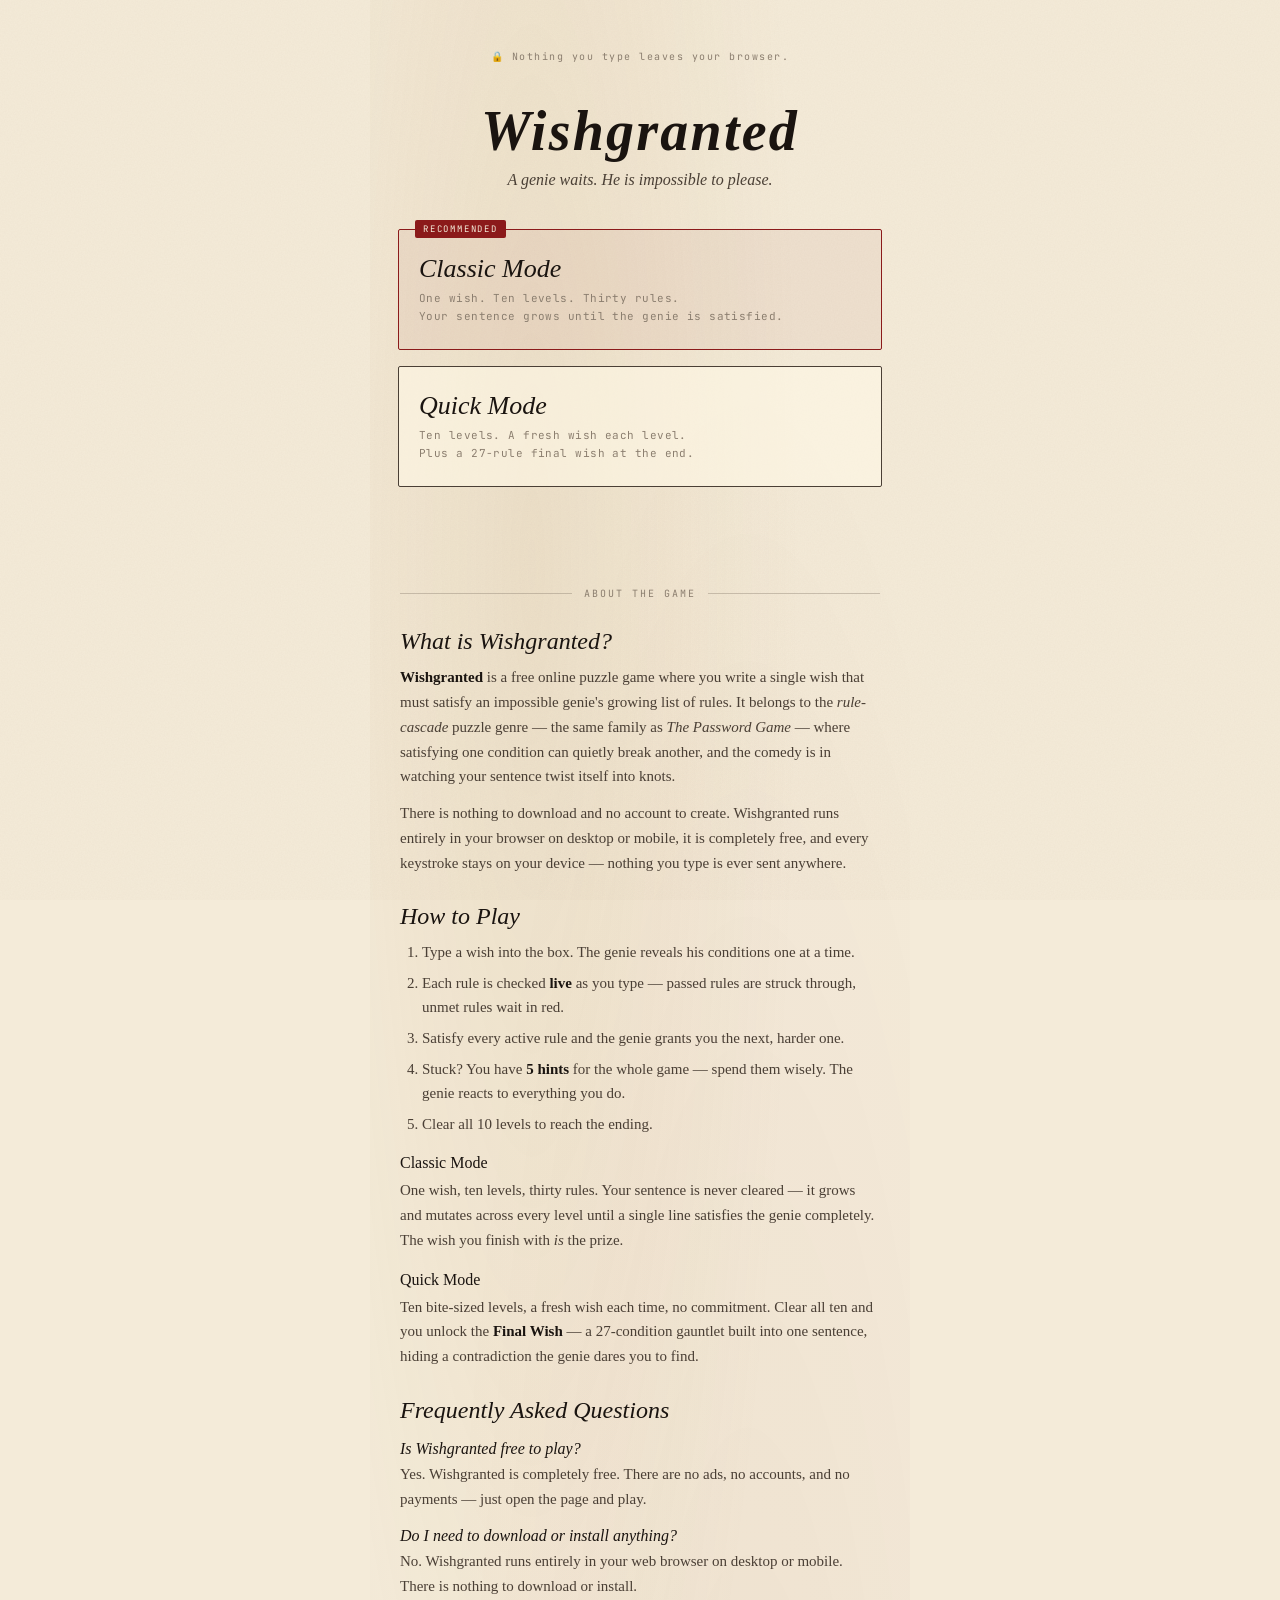
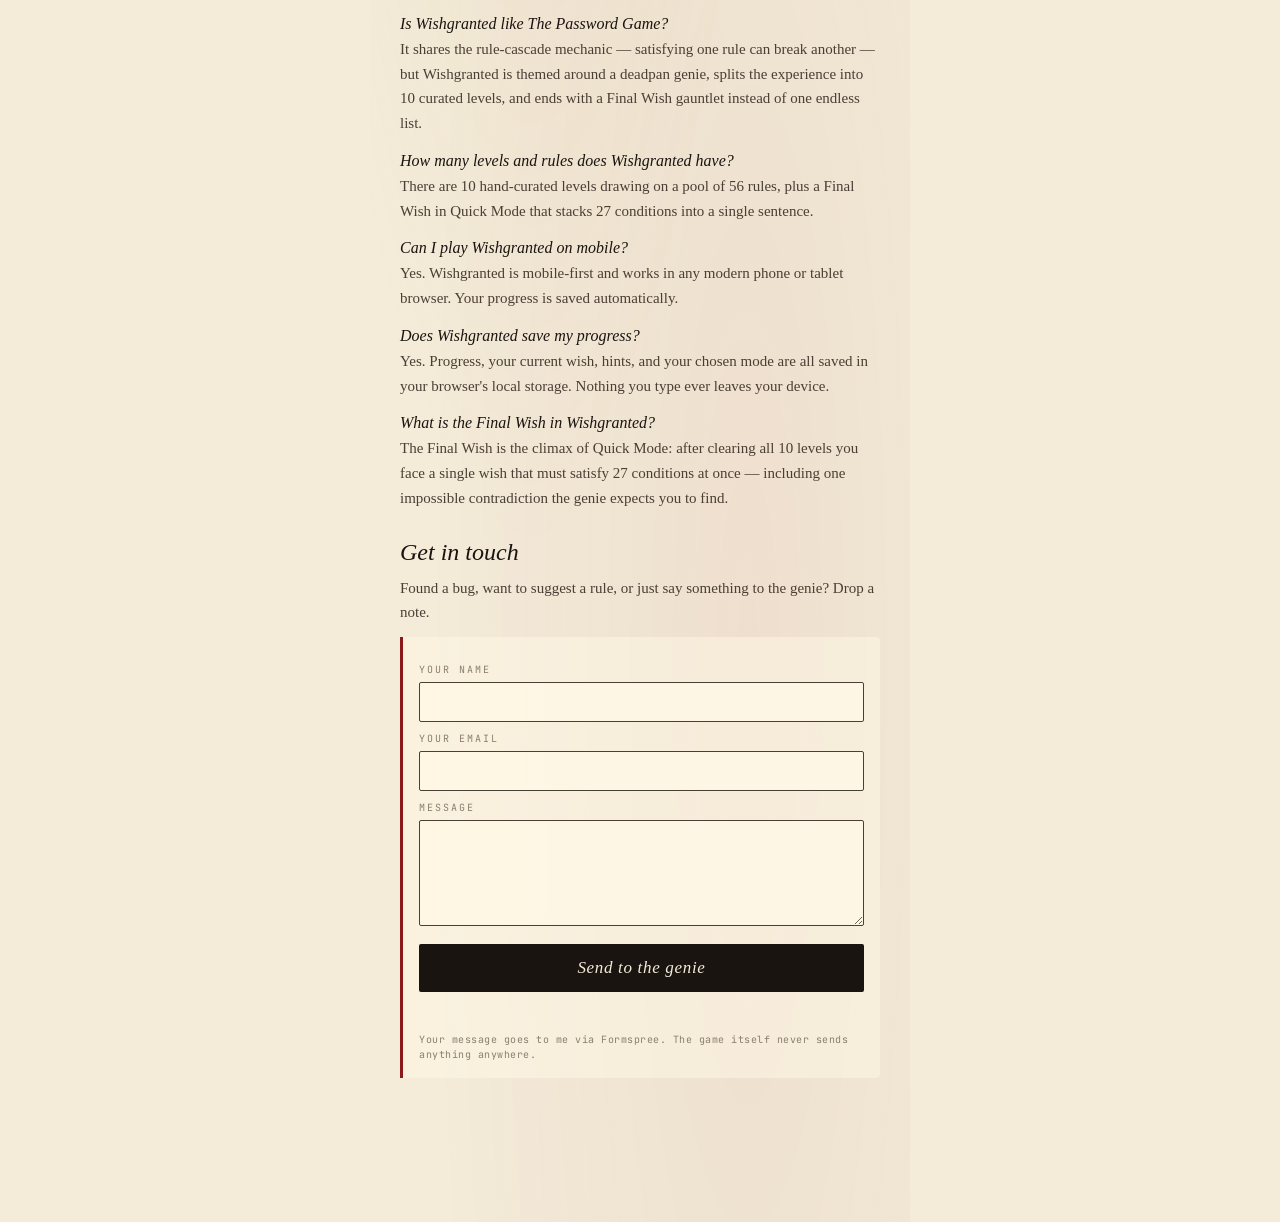
==== commit 3f3a685f: "Add contact form wired to Formspree A new "Get in touch" section at the bottom of the About area wit" ====
--- a/index.html
+++ b/index.html
@@ -104,7 +104,7 @@
 <link rel="preconnect" href="https://fonts.googleapis.com">
 <link rel="preconnect" href="https://fonts.gstatic.com" crossorigin>
 <link href="https://fonts.googleapis.com/css2?family=IM+Fell+English:ital@0;1&family=JetBrains+Mono:wght@400;700&display=swap" rel="stylesheet">
-<link rel="stylesheet" href="css/style.css?v=12">
+<link rel="stylesheet" href="css/style.css?v=13">
 </head>
 <body>
 
@@ -220,21 +220,41 @@
       <h3>What is the Final Wish in Wishgranted?</h3>
       <p>The Final Wish is the climax of Quick Mode: after clearing all 10 levels you face a single wish that must satisfy 27 conditions at once — including one impossible contradiction the genie expects you to find.</p>
     </div>
+
+    <h2 id="contact">Get in touch</h2>
+    <p>Found a bug, want to suggest a rule, or just say something to the genie? Drop a note.</p>
+    <form class="contact-form" id="contact-form" action="https://formspree.io/f/xykdlvby" method="POST">
+      <label class="contact-label" for="contact-name">Your name</label>
+      <input class="contact-input" type="text" id="contact-name" name="name" autocomplete="name" required>
+
+      <label class="contact-label" for="contact-email">Your email</label>
+      <input class="contact-input" type="email" id="contact-email" name="email" autocomplete="email" required>
+
+      <label class="contact-label" for="contact-message">Message</label>
+      <textarea class="contact-input contact-textarea" id="contact-message" name="message" rows="4" required></textarea>
+
+      <input type="hidden" name="_subject" value="Wishgranted — message from the site">
+      <input type="text" name="_gotcha" tabindex="-1" autocomplete="off" style="display:none" aria-hidden="true">
+
+      <button class="contact-submit" type="submit" id="contact-submit">Send to the genie</button>
+      <div class="contact-status" id="contact-status" role="status" aria-live="polite"></div>
+      <div class="contact-note">Your message goes to me via Formspree. The game itself never sends anything anywhere.</div>
+    </form>
   </section>
 
   <footer class="footer">
-    <span class="footer-credit">made with care · 2026</span>
+    <span class="footer-credit">made with care · 2026 · <a class="footer-link" href="#contact">contact</a></span>
   </footer>
 </main>
 
 <div id="toast" class="toast" role="status" aria-live="polite"></div>
 
-<script src="js/rules.js?v=12"></script>
-<script src="js/levels.js?v=12"></script>
-<script src="js/genie.js?v=12"></script>
-<script src="js/state.js?v=12"></script>
-<script src="js/ui.js?v=12"></script>
-<script src="js/app.js?v=12"></script>
+<script src="js/rules.js?v=13"></script>
+<script src="js/levels.js?v=13"></script>
+<script src="js/genie.js?v=13"></script>
+<script src="js/state.js?v=13"></script>
+<script src="js/ui.js?v=13"></script>
+<script src="js/app.js?v=13"></script>
 
 <!--
   Cloudflare Web Analytics — privacy-friendly, no cookies.
--- a/css/style.css
+++ b/css/style.css
@@ -1076,6 +1076,122 @@
   margin-bottom: 4px;
 }
 
+/* ─── Contact form (Formspree) ─────────────────────────────────── */
+
+.contact-form {
+  margin-top: 12px;
+  padding: 16px;
+  background: rgba(255, 248, 230, 0.5);
+  border-left: 3px solid var(--blood);
+  border-radius: 0 4px 4px 0;
+}
+
+body.final-mode .contact-form {
+  background: rgba(40, 20, 20, 0.6);
+  border-left-color: var(--blood-soft);
+}
+
+.contact-label {
+  display: block;
+  font-family: 'JetBrains Mono', monospace;
+  font-size: 10px;
+  letter-spacing: 0.2em;
+  text-transform: uppercase;
+  color: var(--ink-faded);
+  margin: 10px 0 6px;
+}
+
+body.final-mode .contact-label { color: var(--blood-soft); }
+
+.contact-input {
+  width: 100%;
+  padding: 10px 12px;
+  background: rgba(255, 248, 230, 0.85);
+  border: 1px solid var(--ink-soft);
+  border-radius: 2px;
+  font-family: 'JetBrains Mono', monospace;
+  font-size: 14px;
+  color: var(--ink);
+  outline: none;
+  transition: border-color 0.15s ease, background 0.15s ease;
+}
+.contact-input:focus {
+  border-color: var(--blood);
+  background: #fff;
+}
+
+body.final-mode .contact-input {
+  background: rgba(20, 10, 10, 0.65);
+  border-color: var(--blood);
+  color: var(--paper);
+}
+body.final-mode .contact-input:focus {
+  background: rgba(20, 10, 10, 0.9);
+  border-color: var(--blood-soft);
+}
+
+.contact-textarea {
+  resize: vertical;
+  min-height: 96px;
+  line-height: 1.5;
+}
+
+.contact-submit {
+  display: block;
+  width: 100%;
+  margin-top: 14px;
+  padding: 14px;
+  background: var(--ink);
+  color: var(--paper);
+  border: none;
+  border-radius: 2px;
+  font-family: 'IM Fell English', serif;
+  font-style: italic;
+  font-size: 17px;
+  letter-spacing: 0.04em;
+  cursor: pointer;
+  min-height: 44px;
+  transition: background 0.2s ease;
+}
+.contact-submit:hover:not(:disabled) { background: var(--blood); }
+.contact-submit:disabled { background: var(--ink-faded); cursor: not-allowed; opacity: 0.6; }
+
+body.final-mode .contact-submit { background: var(--blood); }
+body.final-mode .contact-submit:hover:not(:disabled) { background: var(--blood-soft); }
+
+.contact-status {
+  margin-top: 12px;
+  font-family: 'IM Fell English', serif;
+  font-style: italic;
+  font-size: 14px;
+  line-height: 1.4;
+  min-height: 18px;
+}
+.contact-status.ok { color: var(--gold); }
+.contact-status.err { color: var(--blood); }
+body.final-mode .contact-status.ok { color: var(--gold-soft); }
+body.final-mode .contact-status.err { color: #FF8888; }
+
+.contact-note {
+  margin-top: 10px;
+  font-family: 'JetBrains Mono', monospace;
+  font-size: 10px;
+  letter-spacing: 0.05em;
+  color: var(--ink-faded);
+  line-height: 1.5;
+}
+body.final-mode .contact-note { color: var(--blood-soft); opacity: 0.7; }
+
+.footer-link {
+  color: var(--ink-faded);
+  text-decoration: underline;
+  text-decoration-style: dotted;
+  text-underline-offset: 2px;
+}
+.footer-link:hover { color: var(--blood); }
+body.final-mode .footer-link { color: var(--blood-soft); }
+body.final-mode .footer-link:hover { color: var(--paper); }
+
 @media (prefers-reduced-motion: reduce) {
   *, *::before, *::after {
     animation-duration: 0.01ms !important;
